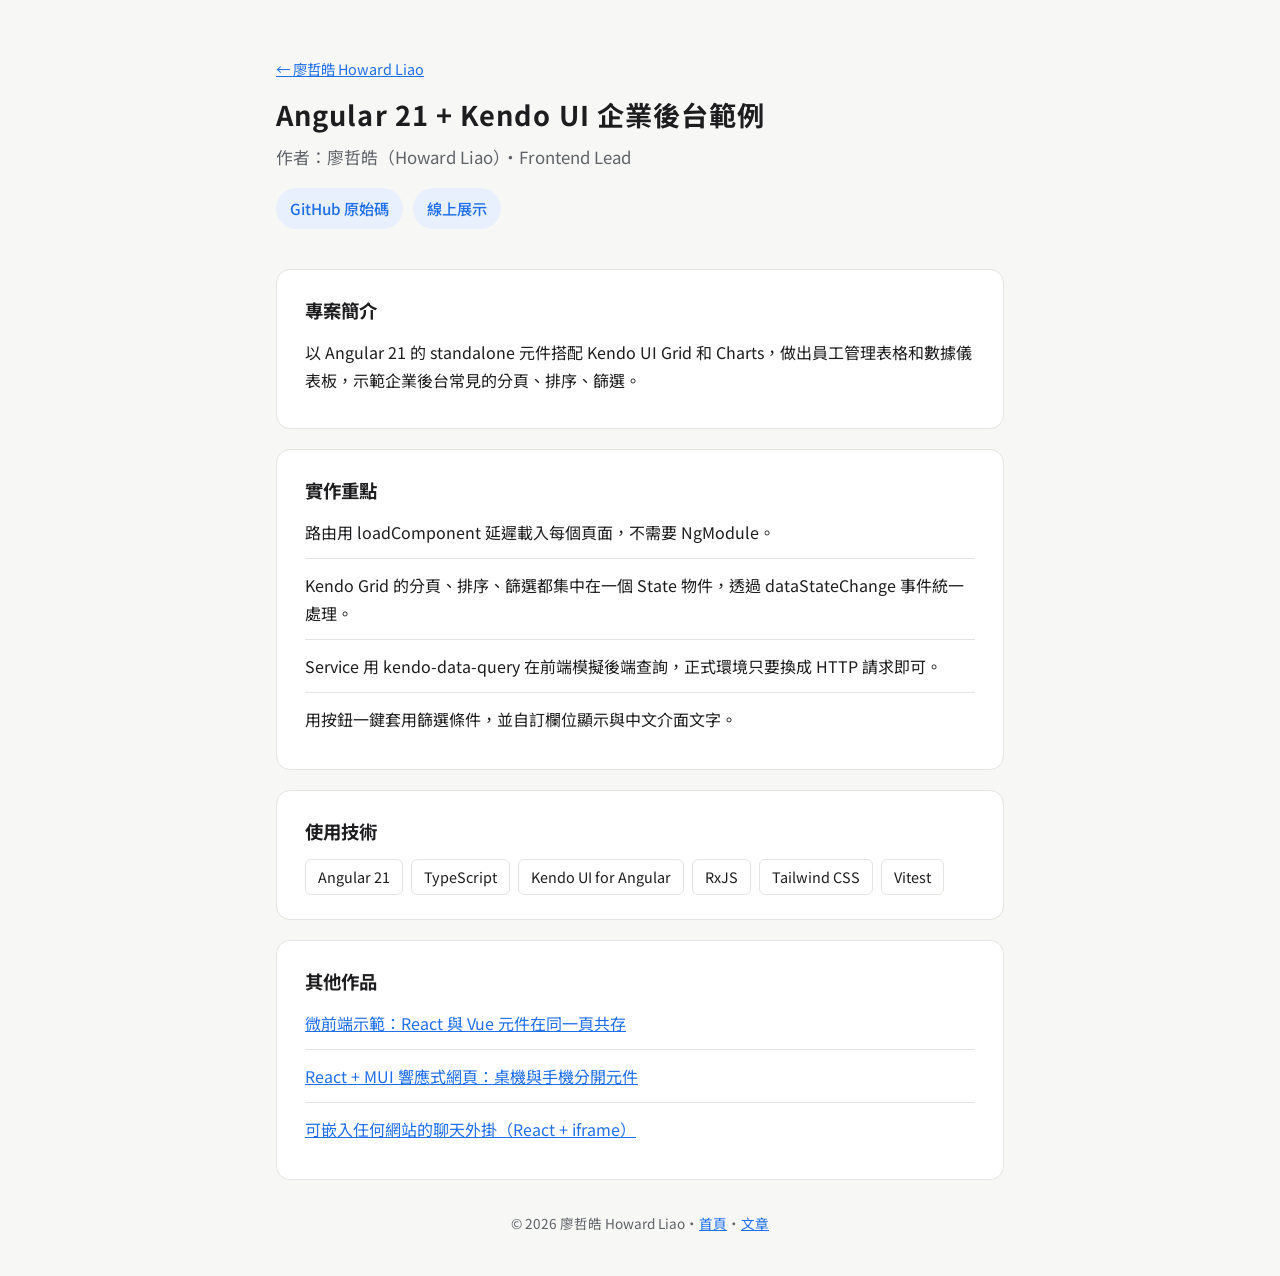
==== angular-kendo-ui-demo.html @ 2bbe3b46 "Add files via upload" ====
<!doctype html>
<html lang="zh-Hant-TW">
<head>
<meta charset="utf-8">
<meta name="viewport" content="width=device-width, initial-scale=1">
<title>Angular 21 + Kendo UI 企業後台範例｜廖哲皓 Howard Liao</title>
<meta name="description" content="廖哲皓（Howard Liao）的作品：以 Angular 21 的 standalone 元件搭配 Kendo UI Grid 和 Charts，做出員工管理表格和數據儀表板，示範企業後台常見的分頁、排序、篩選。">
<meta name="author" content="廖哲皓">
<link rel="canonical" href="https://necpoctt.github.io/angular-kendo-ui-demo.html">
<meta property="og:type" content="website">
<meta property="og:title" content="Angular 21 + Kendo UI 企業後台範例｜廖哲皓 Howard Liao">
<meta property="og:description" content="廖哲皓（Howard Liao）的作品：以 Angular 21 的 standalone 元件搭配 Kendo UI Grid 和 Charts，做出員工管理表格和數據儀表板，示範企業後台常見的分頁、排序、篩選。">
<meta property="og:url" content="https://necpoctt.github.io/angular-kendo-ui-demo.html">
<meta property="og:image" content="https://github.com/necpoctt.png?size=400">
<meta property="og:locale" content="zh_TW">
<script type="application/ld+json">
{
  "@context": "https://schema.org",
  "@type": "SoftwareSourceCode",
  "name": "Angular 21 + Kendo UI 企業後台範例",
  "description": "以 Angular 21 的 standalone 元件搭配 Kendo UI Grid 和 Charts，做出員工管理表格和數據儀表板，示範企業後台常見的分頁、排序、篩選。",
  "url": "https://necpoctt.github.io/angular-kendo-ui-demo.html",
  "codeRepository": "https://github.com/necpoctt/angular-kendo-ui-demo",
  "programmingLanguage": [
    "TypeScript"
  ],
  "keywords": "Angular 21, TypeScript, Kendo UI for Angular, RxJS, Tailwind CSS, Vitest",
  "author": {
    "@type": "Person",
    "@id": "https://necpoctt.github.io/#person",
    "name": "廖哲皓",
    "alternateName": "Howard Liao",
    "url": "https://necpoctt.github.io/"
  }
}
</script>
<link rel="preconnect" href="https://fonts.googleapis.com">
<link rel="preconnect" href="https://fonts.gstatic.com" crossorigin>
<link href="https://fonts.googleapis.com/css2?family=Noto+Sans+TC:wght@400;500;700&display=swap" rel="stylesheet">
<link rel="stylesheet" href="style.css">
</head>
<body>
<main>
  <p class="meta"><a href="./">← 廖哲皓 Howard Liao</a></p>
  <header>
    <div>
      <h1 style="font-size:1.7rem">Angular 21 + Kendo UI 企業後台範例</h1>
      <p class="headline">作者：廖哲皓（Howard Liao）・Frontend Lead</p>
      <nav class="links" aria-label="專案連結">
        <a href="https://github.com/necpoctt/angular-kendo-ui-demo">GitHub 原始碼</a>
        <a href="https://angular-kendo-ui-demo.vercel.app/">線上展示</a>
      </nav>
    </div>
  </header>

  <section aria-labelledby="intro">
    <h2 id="intro">專案簡介</h2>
    <p>以 Angular 21 的 standalone 元件搭配 Kendo UI Grid 和 Charts，做出員工管理表格和數據儀表板，示範企業後台常見的分頁、排序、篩選。</p>
  </section>

  <section aria-labelledby="points">
    <h2 id="points">實作重點</h2>
    <ul class="timeline">
      <li>路由用 loadComponent 延遲載入每個頁面，不需要 NgModule。</li>
      <li>Kendo Grid 的分頁、排序、篩選都集中在一個 State 物件，透過 dataStateChange 事件統一處理。</li>
      <li>Service 用 kendo-data-query 在前端模擬後端查詢，正式環境只要換成 HTTP 請求即可。</li>
      <li>用按鈕一鍵套用篩選條件，並自訂欄位顯示與中文介面文字。</li>
    </ul>
  </section>

  <section aria-labelledby="tech">
    <h2 id="tech">使用技術</h2>
    <div class="tags">
      <span>Angular 21</span>
      <span>TypeScript</span>
      <span>Kendo UI for Angular</span>
      <span>RxJS</span>
      <span>Tailwind CSS</span>
      <span>Vitest</span>
    </div>
  </section>

  <section aria-labelledby="more">
    <h2 id="more">其他作品</h2>
    <ul class="timeline">
      <li><a href="micro-frontend-demo.html">微前端示範：React 與 Vue 元件在同一頁共存</a></li>
      <li><a href="react-mui-rwd.html">React + MUI 響應式網頁：桌機與手機分開元件</a></li>
      <li><a href="webplugin.html">可嵌入任何網站的聊天外掛（React + iframe）</a></li>
    </ul>
  </section>
  <footer>© 2026 廖哲皓 Howard Liao・<a href="./">首頁</a>・<a href="articles.html">文章</a></footer>
</main>
</body>
</html>
---- style.css ----
:root {
    --bg: #f7f7f5;
    --card: #ffffff;
    --text: #1d1d1f;
    --muted: #5f6368;
    --line: #e4e4e0;
    --accent: #1f6feb;
    --accent-soft: #e8f0fe;
  }
  @media (prefers-color-scheme: dark) {
    :root {
      --bg: #111214;
      --card: #1a1b1e;
      --text: #ececec;
      --muted: #a0a4aa;
      --line: #2c2e33;
      --accent: #6ea8ff;
      --accent-soft: #1c2a40;
    }
  }
  * { box-sizing: border-box; }
  body {
    margin: 0;
    background: var(--bg);
    color: var(--text);
    font-family: "Noto Sans TC", system-ui, -apple-system, "Segoe UI", sans-serif;
    line-height: 1.75;
  }
  main { max-width: 760px; margin: 0 auto; padding: 56px 16px 40px; }
  header { display: flex; gap: 28px; align-items: center; margin-bottom: 40px; }
  header img {
    width: 120px; height: 120px; border-radius: 50%;
    object-fit: cover; border: 1px solid var(--line); flex-shrink: 0; background: var(--card);
  }
  h1 { margin: 0; font-size: 2.2rem; letter-spacing: .04em; }
  h1 small { font-size: 1.1rem; font-weight: 500; color: var(--muted); letter-spacing: 0; margin-left: 8px; }
  .headline { margin: 4px 0 16px; color: var(--muted); font-size: 1.05rem; }
  .links { display: flex; flex-wrap: wrap; gap: 10px; }
  .links a {
    display: inline-flex; align-items: center; gap: 8px;
    padding: 7px 14px; border-radius: 999px;
    background: var(--accent-soft); color: var(--accent);
    text-decoration: none; font-weight: 500; font-size: .95rem;
  }
  .links a:hover { filter: brightness(.95); }
  .links svg { width: 18px; height: 18px; fill: currentColor; }
  section {
    background: var(--card); border: 1px solid var(--line);
    border-radius: 14px; padding: 24px 28px; margin-bottom: 20px;
  }
  h2 { margin: 0 0 12px; font-size: 1.15rem; }
  p { margin: 0 0 10px; }
  ul.timeline { list-style: none; margin: 0; padding: 0; }
  ul.timeline li { padding: 12px 0; border-top: 1px solid var(--line); }
  ul.timeline li:first-child { border-top: 0; padding-top: 0; }
  .role { font-weight: 700; }
  .meta { color: var(--muted); font-size: .9rem; }
  .tags { display: flex; flex-wrap: wrap; gap: 8px; }
  .tags span {
    padding: 4px 12px; border-radius: 6px; font-size: .9rem;
    border: 1px solid var(--line); color: var(--text);
  }
  a { color: var(--accent); }
  footer { text-align: center; color: var(--muted); font-size: .85rem; margin-top: 32px; }
  @media (max-width: 560px) {
    main { padding-top: 32px; }
    header { flex-direction: column; text-align: center; gap: 16px; }
    h1 small { display: block; margin: 4px 0 0; }
    .links { justify-content: center; }
    section { padding: 20px; }
  }
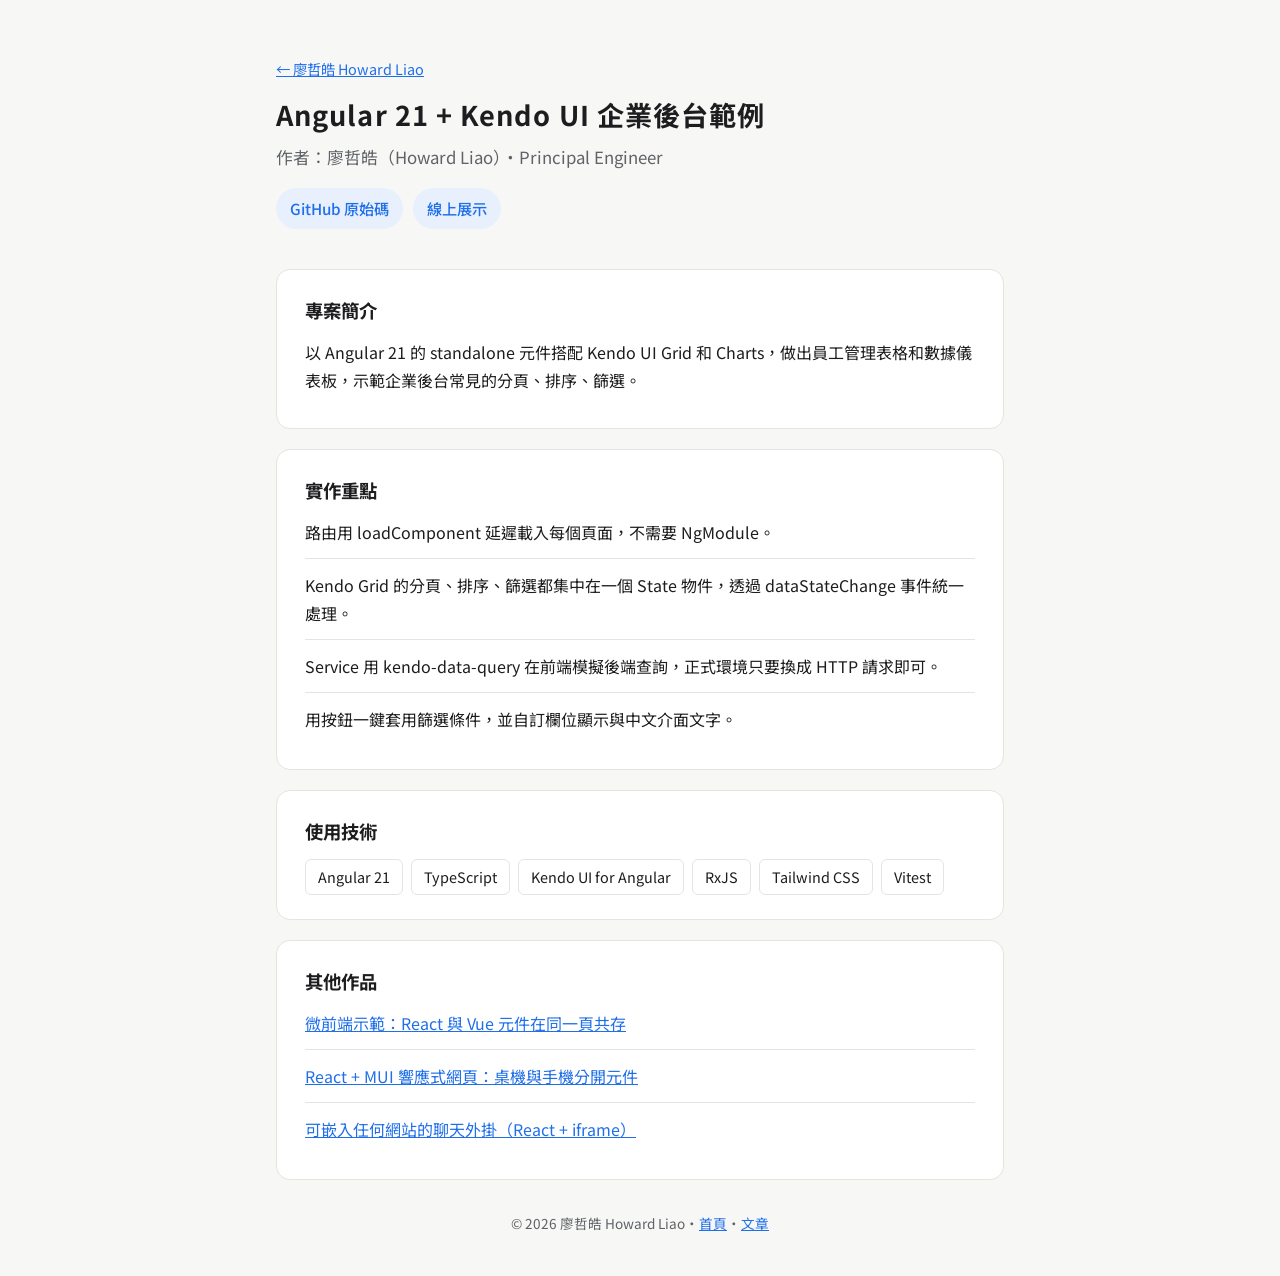
==== commit f179f68a: "Add files via upload" ====
--- a/angular-kendo-ui-demo.html
+++ b/angular-kendo-ui-demo.html
@@ -45,7 +45,7 @@
   <header>
     <div>
       <h1 style="font-size:1.7rem">Angular 21 + Kendo UI 企業後台範例</h1>
-      <p class="headline">作者：廖哲皓（Howard Liao）・Frontend Lead</p>
+      <p class="headline">作者：廖哲皓（Howard Liao）・Principal Engineer</p>
       <nav class="links" aria-label="專案連結">
         <a href="https://github.com/necpoctt/angular-kendo-ui-demo">GitHub 原始碼</a>
         <a href="https://angular-kendo-ui-demo.vercel.app/">線上展示</a>
